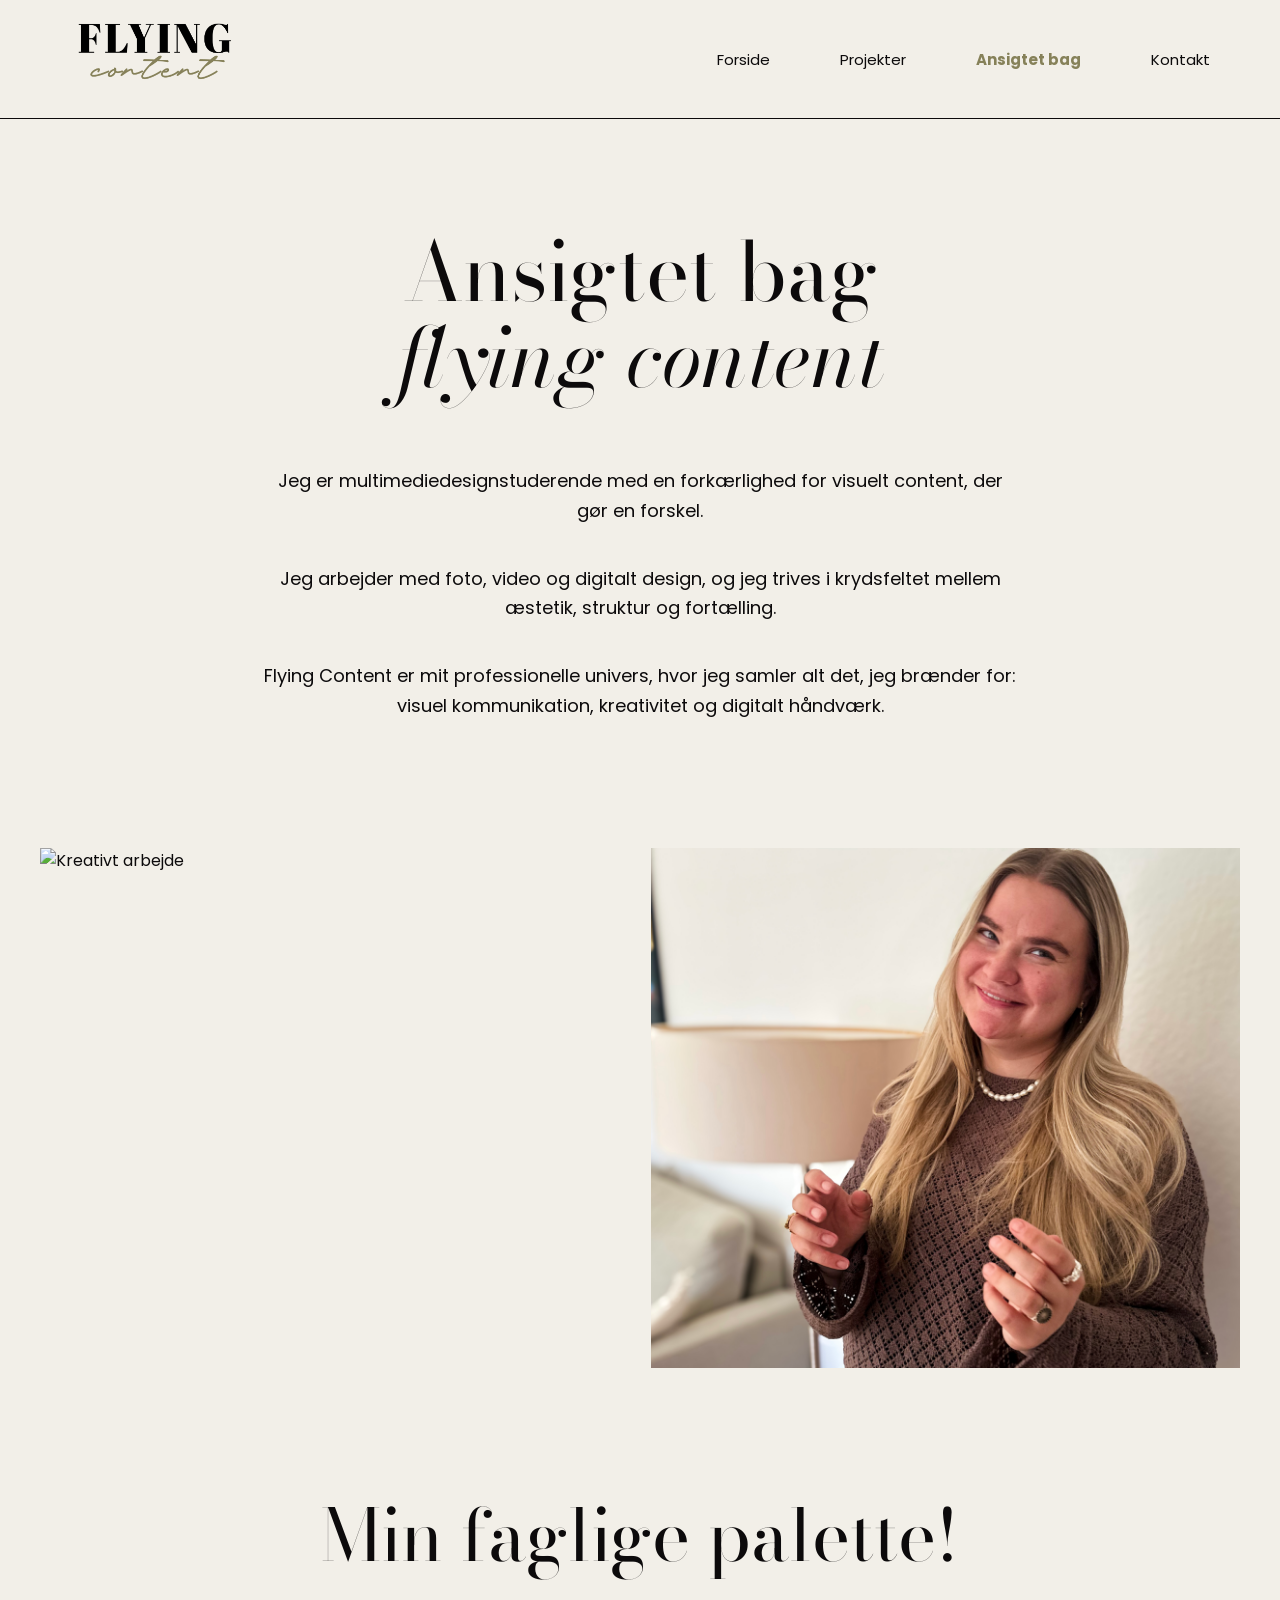
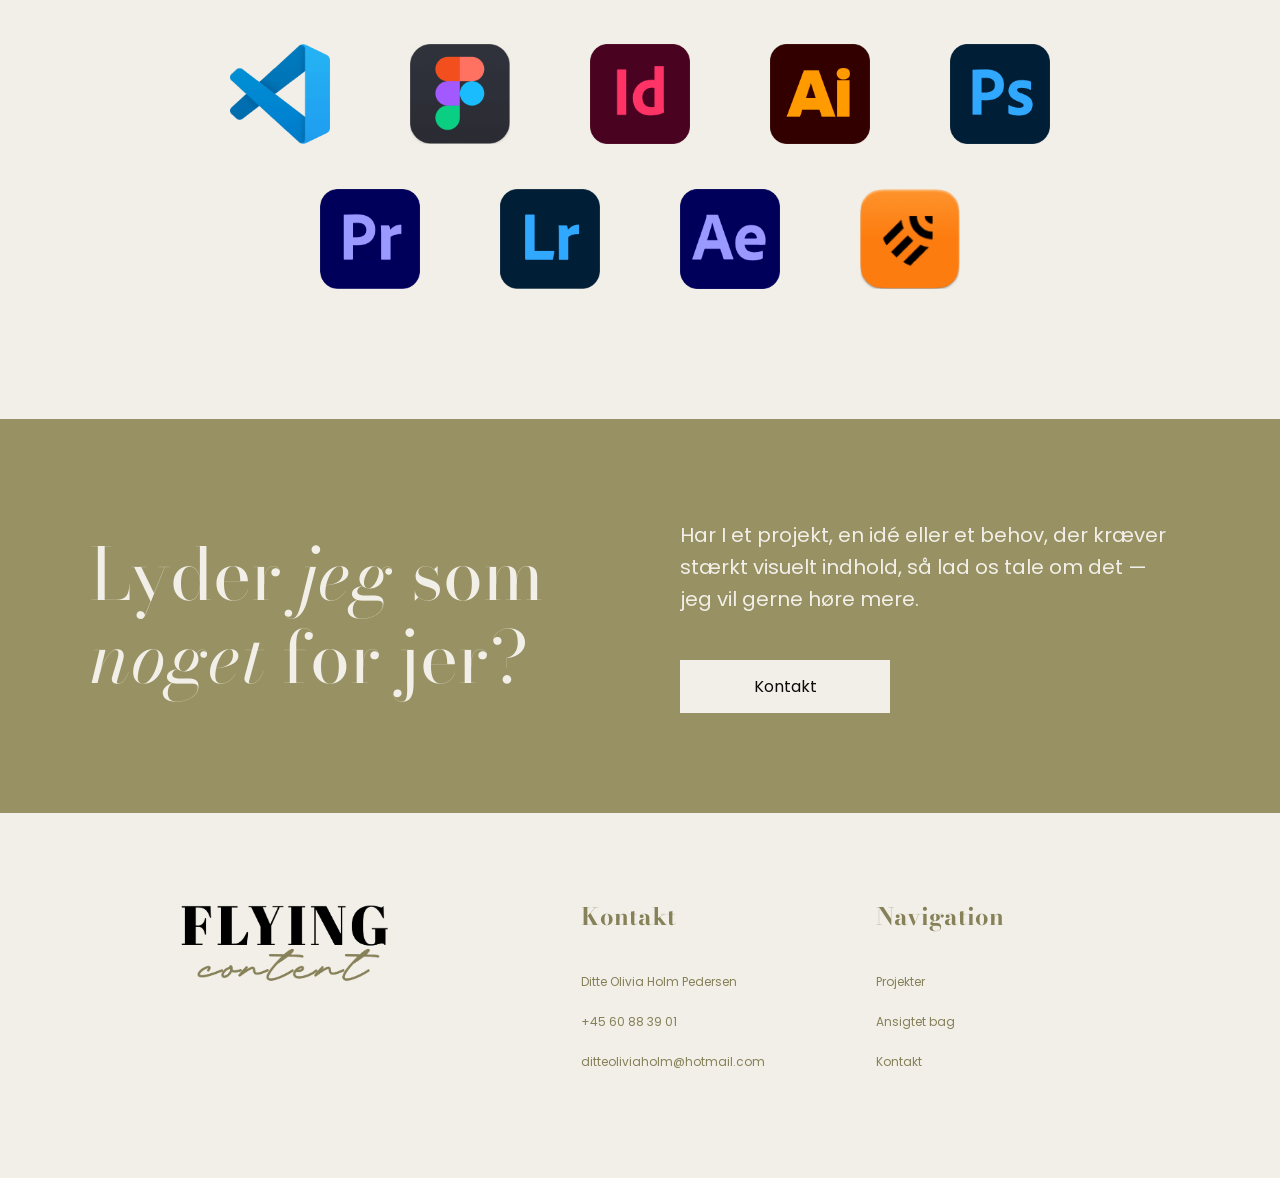
==== pages/ansigtet-bag.html @ d57ab6c7 "Upload af rigtige billeder" ====
<!DOCTYPE html>
<html lang="da">

<head>
  <meta charset="UTF-8">
  <meta name="viewport" content="width=device-width, initial-scale=1.0">
  <title>Flying Content - Ansigtet bag</title>

  <link rel="stylesheet"
    href="https://fonts.googleapis.com/css2?family=Bodoni+Moda:ital,opsz,wght@0,6..96,400..900;1,6..96,400..900&family=Poppins:wght@100;200;300;400;500;600;700&display=swap">
    <link rel="stylesheet" href="../Stylesheet/style.css">
</head>

<body>

  <!-- HEADER -->

  <header class="site-header">

    <a class="site-header__logo-link" href="index.html">
      <img class="site-header__logo" src="../images/logo.png" alt="Flying Content logo">
    </a>

    <nav class="site-header__nav">

      <a class="site-header__link" href="index.html">
        Forside
      </a>

      <a class="site-header__link" href="pages/projekter.html">
        Projekter
      </a>

      <a class="site-header__link site-header__link--active" href="pages/ansigtet-bag.html">
        Ansigtet bag
      </a>

      <a class="site-header__link" href="pages/kontakt.html">
        Kontakt
      </a>

    </nav>

<button class="site-header__menu-button" type="button" aria-label="Åbn menu" aria-expanded="false">
  <img class="site-header__menu-icon" src="../images/menu-icon.png" alt="">
</button>

  </header>

  <main>

    <section class="about-page">

      <h1 class="about-page__title">
        Ansigtet bag<br>
        <em>flying content</em>
      </h1>

      <p class="about-page__text">
        Jeg er multimediedesignstuderende med en forkærlighed for visuelt content,
        der gør en forskel.
      </p>

      <p class="about-page__text">
        Jeg arbejder med foto, video og digitalt design, og jeg trives i krydsfeltet
        mellem æstetik, struktur og fortælling.
      </p>

      <p class="about-page__text">
        Flying Content er mit professionelle univers, hvor jeg samler alt det,
        jeg brænder for: visuel kommunikation, kreativitet og digitalt håndværk.
      </p>

    </section>


    <section class="about-gallery">

      <img class="about-gallery__image" src="../images/gif-projekt.gif" alt="Kreativt arbejde">

      <img class="about-gallery__image" src="../images/ditte2.jpg" alt="Portræt af Ditte">

    </section>


    <section class="tool-palette">

      <h2 class="tool-palette__title">
        Min faglige palette!
      </h2>

      <div class="tool-palette__grid">

        <img class="tool-palette__icon" src="../images/icon-vscode.png" alt="Visual Studio Code">

        <img class="tool-palette__icon" src="../images/icon-figma.png" alt="Figma">

        <img class="tool-palette__icon" src="../images/icon-indesign.png" alt="Adobe InDesign">

        <img class="tool-palette__icon" src="../images/icon-illustrator.png" alt="Adobe Illustrator">

        <img class="tool-palette__icon" src="../images/icon-photoshop.png" alt="Adobe Photoshop">

        <img class="tool-palette__icon" src="../images/icon-premiere.png" alt="Adobe Premiere Pro">

        <img class="tool-palette__icon" src="../images/icon-lightroom.png" alt="Adobe Lightroom">

        <img class="tool-palette__icon" src="../images/icon-aftereffects.png" alt="Adobe After Effects">

        <img class="tool-palette__icon" src="../images/icon-linearity.png" alt="Linearity Curve">

      </div>

    </section>

    <!-- CTA -->

    <section class="cta-section">

      <div class="cta-section__left">

        <h2 class="cta-section__title">
          Lyder <em>jeg</em> som<br>
          <em>noget</em> for jer?
        </h2>

      </div>

      <div class="cta-section__right">

        <p class="cta-section__text">
          Har I et projekt, en idé eller et behov, der kræver stærkt visuelt indhold,
          så lad os tale om det — jeg vil gerne høre mere.
        </p>

        <a class="cta-section__button" href="kontakt.html">
          Kontakt
        </a>

      </div>

    </section>

  </main>

  <!-- FOOTER -->

  <footer class="site-footer">

    <div class="site-footer__logo-box">

      <img class="site-footer__logo" src="../images/logo.png" alt="Flying Content logo">

    </div>

    <div class="site-footer__column">

      <h3 class="site-footer__title">
        Kontakt
      </h3>

      <p class="site-footer__text">
        Ditte Olivia Holm Pedersen
      </p>

      <p class="site-footer__text">
        +45 60 88 39 01
      </p>

      <p class="site-footer__text">
        ditteoliviaholm@hotmail.com
      </p>

    </div>

    <div class="site-footer__column">

      <h3 class="site-footer__title">
        Navigation
      </h3>

      <a class="site-footer__link" href="projekter.html">
        Projekter
      </a>

      <a class="site-footer__link" href="ansigtet-bag.html">
        Ansigtet bag
      </a>

      <a class="site-footer__link" href="kontakt.html">
        Kontakt
      </a>

    </div>

  </footer>

</body>

</html>
---- Stylesheet/style.css ----
* {
  box-sizing: border-box;
  margin: 0;
  padding: 0;
}

body {
  background-color: #f2efe8;
  color: #0c0a0b;
  font-family: "Poppins", sans-serif;
}

img {
  display: block;
  width: 100%;
}

.site-header {
  display: flex;
  align-items: center;
  justify-content: space-between;
  background-color: #f2efe8;
  border-bottom: 1px solid #0c0a0b;
  padding: 18px 70px;
}

.site-header__logo {
  width: 170px;
}

.site-header__nav {
  display: flex;
  gap: 70px;
}

.site-header__link {
  color: #0c0a0b;
  font-size: 15px;
  text-decoration: none;
}

.site-header__link:hover,
.site-header__link--active {
  color: #868159;
  font-weight: 700;
}

.hero {
  display: grid;
  grid-template-columns: 37% 63%;
  min-height: 430px;
  border-bottom: 1px solid #0c0a0b;
}

.hero__image-large img {
  height: 100%;
  object-fit: cover;
}

.hero__content {
  position: relative;
  display: flex;
  align-items: center;
  gap: 60px;
  background-color: #868159;
  padding: 55px 90px 55px 240px;
}

.hero__image-small {
  position: absolute;
  left: -115px;
  width: 290px;
  border: 1px solid #0c0a0b;
}

.hero__text-box {
  max-width: 530px;
  margin-left: 0px;
}

.hero__title {
  color: #f2efe8;
  font-family: "Bodoni Moda", serif;
  font-size: 72px;
  font-weight: 400;
  letter-spacing: 1px;
  margin-bottom: 45px;
}

.hero__text {
  color: #f2efe8;
  font-size: 17px;
  line-height: 1.35;
  margin-bottom: 28px;
}

.intro {
  max-width: 760px;
  margin: 0 auto;
  padding: 65px 20px 85px;
  text-align: center;
}

.intro__title {
  font-family: "Bodoni Moda", serif;
  font-size: 68px;
  font-weight: 400;
  line-height: 1.05;
  margin-bottom: 60px;
}

.intro__title em {
  font-style: italic;
}

.intro__text {
  font-size: 17px;
  line-height: 1.5;
  margin-bottom: 28px;
}

.button,
.about-preview__button {
  display: inline-block;
  min-width: 210px;
  margin-top: 45px;
  padding: 12px 30px;
  background-color: #868159;
  color: #f2efe8;
  font-size: 15px;
  text-align: center;
  text-decoration: none;
  border: none;
}

.button:hover,
.about-preview__button:hover {
  font-weight: 700;
}

.project-preview {
  display: grid;
  grid-template-columns: repeat(4, 1fr);
  gap: 36px;
  padding: 0 70px 85px;
}

.project-preview__image {
  height: 300px;
  object-fit: cover;
}

.about-preview {
    min-height: 560px;
  display: grid;
  grid-template-columns: 1fr 1fr;
  border-top: 1px solid #0c0a0b;
  border-bottom: 1px solid #0c0a0b;
}

.about-preview__content {
  background-color: #868159;
  color: #f2efe8;
  padding: 85px 85px;
}

.about-preview__title {
  font-family: "Bodoni Moda", serif;
  font-size: 64px;
  font-weight: 400;
  margin-bottom: 65px;
}

.about-preview__title em {
  font-style: italic;
}

.about-preview__text {
  max-width: 470px;
  font-size: 17px;
  line-height: 1.45;
  margin-bottom: 35px;
}

.about-preview__button {
  background-color: #f2efe8;
  color: #0c0a0b;
}

.about-preview__image {
  height: 100%;
  width: 100%;
  min-height: 560px;
  object-fit: cover;
  object-position: center top;
}

.site-footer {
  display: grid;
  grid-template-columns: 1.5fr 1fr 1fr;
  gap: 60px;
  padding: 85px 170px;
  background-color: #f2efe8;
}

.site-footer__logo {
  width: 230px;
}

.site-footer__title {
  color: #868159;
  font-family: "Bodoni Moda", serif;
  font-size: 24px;
  margin-bottom: 38px;
}

.site-footer__text,
.site-footer__link {
  display: block;
  color: #868159;
  font-size: 12px;
  margin-bottom: 22px;
  text-decoration: none;
}

.site-footer__link:hover {
  font-weight: 700;
}

.site-header__menu-button {
  display: none;
  background: none;
  border: none;
  cursor: pointer;
}

.site-header__menu-icon {
  width: 32px;
}

.projects-hero {
  display: grid;
  grid-template-columns: 1fr 1fr;
  min-height: 360px;
  border-bottom: 1px solid #0c0a0b;
}

.projects-hero__content {
  display: flex;
  align-items: center;
  background-color: #868159;
  padding: 70px 90px;
}

.projects-hero__title {
  color: #f2efe8;
  font-family: "Bodoni Moda", serif;
  font-size: 58px;
  font-weight: 400;
  line-height: 1.15;
}

.projects-hero__title em {
  font-style: italic;
}

.projects-hero__image {
  width: 100%;
  height: 100%;
  object-fit: cover;
  object-position: center;
}

.projects-intro {
  max-width: 780px;
  margin: 0 auto;
  padding: 65px 20px 55px;
  text-align: center;
}

.projects-intro__text {
  font-size: 17px;
  line-height: 1.5;
  margin-bottom: 28px;
}

.projects-grid {
  display: grid;
  grid-template-columns: repeat(3, 1fr);
  gap: 50px 42px;
  padding: 0 65px 75px;
}

.project-card {
  border: 2px solid #868159;
  padding: 22px 22px 18px;
  text-align: center;
  transition: 0.3s ease;
}

.project-card:hover {
  transform: translateY(-6px);
}

.project-card__image-box {
  overflow: hidden;
  margin-bottom: 28px;
}

.project-card__image {
  height: 285px;
  object-fit: cover;
  transition: 0.4s ease;
}

.project-card:hover .project-card__image {
  transform: scale(1.04);
}

.project-card__title {
  font-family: "Bodoni Moda", serif;
  font-size: 29px;
  margin-bottom: 26px;
}

.project-card__text {
  min-height: 50px;
  color: #868159;
  font-size: 14px;
  font-style: italic;
  line-height: 1.35;
  margin-bottom: 18px;
}

.project-card__button {
  display: inline-block;
  min-width: 170px;
  padding: 11px 25px;
  background-color: #868159;
  color: #f2efe8;
  font-size: 15px;
  text-decoration: none;
  transition: 0.3s ease;
}

.project-card__button:hover {
  background-color: #7c7753;
  transform: translateY(-2px);
}

.projects-cta {
  display: grid;
  grid-template-columns: 1fr 1fr;
  align-items: center;
  background-color: #868159;
  padding: 75px 120px;
}

.projects-cta__title {
  color: #f2efe8;
  font-family: "Bodoni Moda", serif;
  font-size: 58px;
  font-weight: 400;
  line-height: 1.2;
}

.projects-cta__title em {
  font-style: italic;
}

.projects-cta__content {
  max-width: 520px;
  display: flex;
  flex-direction: column;
  align-items: center;
  justify-content: center;
  justify-self: center;
  text-align: center;
}

.projects-cta__text {
  color: #f2efe8;
  font-size: 18px;
  line-height: 1.35;
  margin-bottom: 30px;
}

.projects-cta__button {
  display: inline-block;
  width: 220px;
  padding: 12px 30px;
  background-color: #f2efe8;
  color: #0c0a0b;
  font-size: 15px;
  text-align: center;
  text-decoration: none;
  transition: 0.3s ease;
}

.projects-cta__button:hover {
  transform: translateY(-2px);
  font-weight: 700;
}

.about-page {
  max-width: 900px;
  margin: 0 auto;
  padding: 110px 20px 90px;
  text-align: center;
}

.about-page__title {
  margin-bottom: 65px;
  color: #0c0a0b;
  font-family: "Bodoni Moda", serif;
  font-size: 82px;
  font-weight: 400;
  line-height: 1.05;
}

.about-page__title em {
  font-style: italic;
}

.about-page__text {
  max-width: 760px;
  margin: 0 auto 38px;
  color: #0c0a0b;
  font-size: 18px;
  line-height: 1.65;
}

.about-gallery {
  display: grid;
  grid-template-columns: 1fr 1fr;
  gap: 22px;
  padding: 0 40px 110px;
}

.about-gallery__image {
  width: 100%;
  height: 520px;
  object-fit: cover;
}

.tool-palette {
  padding: 20px 40px 130px;
  text-align: center;
}

.tool-palette__title {
  margin-bottom: 70px;
  color: #0c0a0b;
  font-family: "Bodoni Moda", serif;
  font-size: 72px;
  font-weight: 400;
  line-height: 1.05;
}

.tool-palette__grid {
  display: flex;
  flex-wrap: wrap;
  justify-content: center;
  column-gap: 80px;
  row-gap: 45px;
  max-width: 850px;
  margin: 0 auto;
}

.tool-palette__icon {
  width: 100px;
  height: 100px;
  object-fit: contain;
  transition: transform 0.25s ease;
}

.tool-palette__icon:hover {
  transform: translateY(-6px);
}

.cta-section {
  display: grid;
  grid-template-columns: 1fr 1fr;
  align-items: center;
  gap: 80px;
  padding: 100px 90px;
  background-color: #979163;
}

.cta-section__title {
  color: #f2efe8;
  font-family: "Bodoni Moda", serif;
  font-size: 72px;
  font-weight: 400;
  line-height: 1.15;
}

.cta-section__title em {
  font-style: italic;
}

.cta-section__text {
  max-width: 500px;
  margin-bottom: 45px;
  color: #f2efe8;
  font-size: 20px;
  line-height: 1.6;
}

.cta-section__button {
  display: inline-block;
  min-width: 210px;
  padding: 14px 30px;
  background-color: #f2efe8;
  color: #0c0a0b;
  text-align: center;
  text-decoration: none;
  transition: 0.25s ease;
}

.cta-section__button:hover {
  transform: translateY(-4px);
}

.contact-hero {
  padding: 85px 20px 80px;
  text-align: center;
  border-bottom: 1px solid #0c0a0b;
}

.contact-hero__title {
  color: #0c0a0b;
  font-family: "Bodoni Moda", serif;
  font-size: 66px;
  font-weight: 400;
  line-height: 1.1;
}

.contact-hero__title em {
  font-style: italic;
}

.contact-section {
  display: grid;
  grid-template-columns: 1fr 1fr;
  gap: 95px;
  padding: 70px 85px 80px;
  background-color: #868159;
  color: #f2efe8;
  border-bottom: 1px solid #0c0a0b;
}

.contact-section__title,
.contact-section__question {
  font-family: "Bodoni Moda", serif;
  font-size: 40px;
  font-weight: 400;
  margin-bottom: 40px;
}

.contact-form {
  max-width: 620px;
}

.contact-form__row {
  display: grid;
  grid-template-columns: 1fr 1fr;
  gap: 22px;
}

.contact-form__input,
.contact-form__textarea {
  width: 100%;
  margin-bottom: 22px;
  padding: 15px 14px;
  background-color: transparent;
  border: 1px solid #f2efe8;
  color: #f2efe8;
  font-family: "Poppins", sans-serif;
  font-size: 15px;
  outline: none;
}

.contact-form__input::placeholder,
.contact-form__textarea::placeholder {
  color: rgba(242, 239, 232, 0.75);
}

.contact-form__input:focus,
.contact-form__textarea:focus {
  border-color: #ffffff;
  background-color: rgba(242, 239, 232, 0.08);
}

.contact-form__textarea {
  min-height: 170px;
  resize: vertical;
}

.contact-form__button {
  width: 230px;
  padding: 13px 30px;
  background-color: #f2efe8;
  border: none;
  color: #0c0a0b;
  font-family: "Poppins", sans-serif;
  font-size: 16px;
  cursor: pointer;
  transition: 0.25s ease;
}

.contact-form__button:hover {
  transform: translateY(-3px);
  font-weight: 700;
}

.contact-section__text-box {
  max-width: 520px;
  align-self: center;
}

.contact-section__text {
  font-size: 19px;
  line-height: 1.55;
  margin-bottom: 26px;
}

.contact-section__details {
  margin-top: 70px;
}

.contact-section__link {
  display: block;
  color: #f2efe8;
  font-size: 19px;
  line-height: 1.8;
  text-decoration: none;
}

.contact-section__link:hover {
  font-weight: 700;
}

.project-detail-hero {
  display: grid;
  grid-template-columns: 1fr 1fr;
  border-bottom: 1px solid #0c0a0b;
}

.project-detail-hero__content {
  display: flex;
  align-items: center;
  background-color: #868159;
  padding: 70px 90px;
}

.project-detail-hero__title {
  color: #f2efe8;
  font-family: "Bodoni Moda", serif;
  font-size: 62px;
  font-weight: 400;
  line-height: 1.1;
}

.project-detail-hero__image {
  width: 100%;
  height: 320px;
  object-fit: cover;
  object-position: center;
}

.project-detail-intro {
  max-width: 980px;
  margin: 0 auto;
  padding: 85px 25px 65px;
  text-align: center;
}

.project-detail-intro__title {
  margin-bottom: 70px;
  color: #0c0a0b;
  font-family: "Bodoni Moda", serif;
  font-size: 38px;
  font-weight: 400;
  line-height: 1.2;
}

.project-detail-intro__title em {
  font-style: italic;
}

.project-detail-intro__text {
  max-width: 850px;
  margin: 0 auto;
  color: #0c0a0b;
  font-size: 16px;
  line-height: 1.55;
}

.project-detail-gallery {
  display: grid;
  grid-template-columns: repeat(4, 1fr);
  gap: 18px;
  padding: 0 35px 70px;
}

.project-detail-gallery__image {
  width: 100%;
  height: 285px;
  object-fit: cover;
}

.project-detail-skills {
  padding: 0 25px 65px;
  text-align: center;
}

.project-detail-skills__title {
  margin-bottom: 35px;
  color: #0c0a0b;
  font-family: "Bodoni Moda", serif;
  font-size: 34px;
  font-weight: 400;
}

.project-detail-skills__title em {
  font-style: italic;
}

.project-detail-skills__text {
  color: #0c0a0b;
  font-size: 15px;
  line-height: 1.6;
}

.project-detail-skills__text span {
  margin: 0 10px;
}

.project-detail-showcase {
  display: flex;
  justify-content: center;
  padding: 0 40px 110px;
}

.project-detail-showcase__image {
  width: 100%;
  max-width: 760px;
  object-fit: contain;
}

.project-detail-skills {
  padding: 20px 20px 90px;
  text-align: center;
}

.project-detail-skills__title {
  margin-bottom: 35px;
  color: #0c0a0b;
  font-family: "Bodoni Moda", serif;
  font-size: 34px;
  font-weight: 400;
}

.project-detail-skills__title em {
  font-style: italic;
}

.project-detail-skills__text {
  color: #0c0a0b;
  font-size: 15px;
  line-height: 1.6;
}

.project-detail-skills__text span {
  margin: 0 10px;
}

.project-detail-showcase {
  display: flex;
  justify-content: center;
  padding: 0 40px 110px;
  margin-top: 100px;
  margin-bottom: 140px;
}

.project-detail-showcase__image {
  width: 100%;
  max-width: 760px;
  object-fit: contain;
}

.project-detail-hero__title em {
  font-style: italic;
}

.project-detail-single-image {
  display: flex;
  justify-content: center;
  padding: 0 90px 90px;
}

.project-detail-single-image__image {
  width: 100%;
  max-width: 980px;
  object-fit: contain;
}

.project-detail-gallery--three {
  grid-template-columns: repeat(3, 1fr);
  padding: 0 65px 110px;
}

.project-detail-gallery--three .project-detail-gallery__image {
  height: 360px;
  object-fit: cover;
}

.some-case-intro {
  max-width: 900px;
  margin: 0 auto;
  padding: 90px 25px 60px;
  text-align: center;
}

.some-case-intro__title {
  margin-bottom: 70px;
  color: #0c0a0b;
  font-family: "Bodoni Moda", serif;
  font-size: 36px;
  font-weight: 400;
  line-height: 1.2;
}

.some-case-intro__title em {
  font-style: italic;
}

.some-case-intro__text {
  max-width: 820px;
  margin: 0 auto 32px;
  color: #0c0a0b;
  font-size: 15px;
  line-height: 1.55;
}

.some-case-section {
  padding: 50px 70px 80px;
  text-align: center;
}

.some-case-section__title {
  margin-bottom: 70px;
  color: #0c0a0b;
  font-family: "Bodoni Moda", serif;
  font-size: 34px;
  font-weight: 400;
}

.some-case-section__title em {
  font-style: italic;
}

.some-case-grid {
  display: grid;
  grid-template-columns: repeat(4, 1fr);
  gap: 80px;
  align-items: start;
  max-width: 1100px;
  margin: 0 auto;
}

.some-case-grid__image {
  width: 100%;
  height: auto;
  object-fit: contain;
}

.some-case-skills {
  padding: 55px 25px 120px;
  margin-top: 0;
}

.product-case-intro {
  max-width: 930px;
  margin: 0 auto;
  padding: 90px 25px 70px;
  text-align: center;
}

.product-case-intro__title {
  margin-bottom: 70px;
  color: #0c0a0b;
  font-family: "Bodoni Moda", serif;
  font-size: 36px;
  font-weight: 400;
  line-height: 1.25;
}

.product-case-intro__title em {
  font-style: italic;
}

.product-case-intro__text {
  max-width: 820px;
  margin: 0 auto 32px;
  color: #0c0a0b;
  font-size: 15px;
  line-height: 1.55;
}

.product-case-gallery {
  display: grid;
  grid-template-columns: repeat(3, 1fr);
  gap: 70px;
  padding: 0 90px 100px;
}

.product-case-gallery__image {
  width: 100%;
  height: 440px;
  object-fit: cover;
}

.product-case-skills {
  padding: 0 25px 120px;
  margin-top: 0;
}

/* ------------------------- */
/* PROJEKT 5 */
/* ------------------------- */

.illustrator-project-intro {
  max-width: 980px;
  margin: 0 auto;
  padding: 90px 25px 70px;
  text-align: center;
}

.illustrator-project-intro__title {
  margin-bottom: 60px;

  color: #0c0a0b;
  font-family: "Bodoni Moda", serif;
  font-size: 36px;
  font-weight: 400;
  line-height: 1.3;
}

.illustrator-project-intro__title em {
  font-style: italic;
}

.illustrator-project-intro__text {
  max-width: 900px;
  margin: 0 auto 28px;

  color: #0c0a0b;
  font-size: 15px;
  line-height: 1.7;
}

.illustrator-project-gallery {
  display: grid;
  grid-template-columns: repeat(3, 1fr);
  gap: 28px;

  padding: 0 35px 95px;
}

.illustrator-project-gallery__image {
  width: 100%;
  height: 320px;

  object-fit: cover;
}

.illustrator-project-skills {
  padding-bottom: 120px;
}

.linkedin-banner-intro {
  max-width: 930px;
  margin: 0 auto;
  padding: 90px 25px 70px;
  text-align: center;
}

.linkedin-banner-intro__title {
  margin-bottom: 70px;
  color: #0c0a0b;
  font-family: "Bodoni Moda", serif;
  font-size: 36px;
  font-weight: 400;
  line-height: 1.25;
}

.linkedin-banner-intro__title em {
  font-style: italic;
}

.linkedin-banner-intro__text {
  max-width: 820px;
  margin: 0 auto 32px;
  color: #0c0a0b;
  font-size: 15px;
  line-height: 1.55;
}

.linkedin-banner-showcase {
  display: flex;
  justify-content: center;
  padding: 0 55px 95px;
}

.linkedin-banner-showcase__image {
  width: 100%;
  max-width: 1300px;
  object-fit: contain;
}

.linkedin-banner-skills {
  padding: 0 25px 120px;
  margin-top: 0;
}

@media (max-width: 700px) {

  .linkedin-banner-intro {
    padding: 65px 25px 50px;
  }

  .linkedin-banner-intro__title {
    font-size: 30px;
    margin-bottom: 45px;
  }

  .linkedin-banner-intro__text {
    font-size: 14px;
  }

  .linkedin-banner-showcase {
    padding: 0 25px 70px;
  }

  .linkedin-banner-skills {
    padding: 0 25px 80px;
  }

}

@media (max-width: 700px) {

  .illustrator-project-intro {
    padding: 65px 25px 50px;
  }

  .illustrator-project-intro__title {
    margin-bottom: 40px;
    font-size: 30px;
  }

  .illustrator-project-intro__text {
    font-size: 14px;
    line-height: 1.6;
  }

  .illustrator-project-gallery {
    grid-template-columns: 1fr;
    gap: 22px;

    padding: 0 25px 70px;
  }

  .illustrator-project-gallery__image {
    height: auto;
  }

  .illustrator-project-skills {
    padding-bottom: 90px;
  }

}

@media (max-width: 700px) {

  .product-case-intro {
    padding: 65px 25px 50px;
  }

  .product-case-intro__title {
    font-size: 30px;
    margin-bottom: 45px;
  }

  .product-case-intro__text {
    font-size: 14px;
  }

  .product-case-gallery {
    grid-template-columns: 1fr;
    gap: 28px;
    padding: 0 25px 70px;
  }

  .product-case-gallery__image {
    height: auto;
  }

  .product-case-skills {
    padding: 0 25px 80px;
  }

}

@media (max-width: 700px) {

  .some-case-intro {
    padding: 65px 25px 45px;
  }

  .some-case-intro__title {
    font-size: 30px;
    margin-bottom: 45px;
  }

  .some-case-intro__text {
    font-size: 14px;
  }

  .some-case-section {
    padding: 45px 30px 60px;
  }

  .some-case-section__title {
    font-size: 30px;
    margin-bottom: 45px;
  }

  .some-case-grid {
    grid-template-columns: repeat(2, 1fr);
    gap: 35px 25px;
  }

  .some-case-skills {
    padding: 45px 25px 80px;
  }

}

@media (max-width: 700px) {

  .project-detail-single-image {
    padding: 0 25px 65px;
  }

  .project-detail-gallery--three {
    grid-template-columns: 1fr;
    padding: 0 25px 75px;
  }

  .project-detail-gallery--three .project-detail-gallery__image {
    height: auto;
  }

}

@media (max-width: 700px) {

  .site-header {
    flex-direction: row;
    justify-content: space-between;
    align-items: center;
    padding: 20px 25px;
  }

  .site-header__logo {
    width: 140px;
  }

  .site-header__nav {
    display: none;
  }

  .site-header__menu-button {
    display: block;
  }

  .site-header__menu-icon {
    width: 38px;
  }

  .hero {
    grid-template-columns: 1fr;
  }

  .hero__image-large img {
    height: 420px;
  }

  .hero__content {
    padding: 60px 30px;
  }

  .hero__image-small {
    display: none;
  }

  .hero__title {
    font-size: 64px;
    line-height: 0.95;
    margin-bottom: 30px;
  }

  .hero__text {
    font-size: 16px;
  }

  .intro {
    padding: 60px 25px;
  }

  .intro__title {
    font-size: 58px;
  }

  .intro__text {
    font-size: 15px;
  }

  .project-preview {
    grid-template-columns: 1fr;
    padding: 0 25px 60px;
  }

  .project-preview__image {
    height: 350px;
  }

  .about-preview {
    grid-template-columns: 1fr;
  }

  .about-preview__content {
    padding: 60px 30px;
  }

  .about-preview__title {
    font-size: 52px;
  }

  .about-preview__image {
    min-height: 420px;
  }

  .site-footer {
    grid-template-columns: 1fr;
    gap: 40px;
    padding: 60px 30px;
    text-align: center;
  }

  .site-footer__logo {
    width: 180px;
    margin: 0 auto;
  }
}

@media (max-width: 900px) {
  .site-header__nav {
    display: none;
    position: absolute;
    top: 100%;
    left: 0;
    width: 100%;
    background-color: #f2efe8;
    border-bottom: 1px solid #0c0a0b;
    padding: 30px;
    flex-direction: column;
    gap: 25px;
    text-align: center;
  }

  .site-header {
    position: relative;
  }

  .site-header__nav--open {
    display: flex;
  }

  .projects-hero {
  grid-template-columns: 1fr;
}

.projects-hero__content {
  padding: 60px 30px;
}

.projects-hero__title {
  font-size: 46px;
}

.projects-hero__image {
  height: 300px;
}

.projects-intro {
  padding: 55px 25px 45px;
}

.projects-intro__text {
  font-size: 15px;
}

.projects-grid {
  grid-template-columns: 1fr;
  gap: 35px;
  padding: 0 25px 60px;
}

.project-card__image {
  height: 300px;
}

.projects-cta {
  grid-template-columns: 1fr;
  gap: 35px;
  padding: 60px 30px;
  text-align: center;
}

.projects-cta__title {
  font-size: 46px;
}

.projects-cta__text {
  font-size: 16px;
}
}
@media (max-width: 900px) {

  .about-page {
    padding: 80px 25px;
  }

  .about-page__title {
    font-size: 58px;
    margin-bottom: 45px;
  }

  .about-gallery {
    grid-template-columns: 1fr;
    padding: 0 25px 80px;
  }

  .about-gallery__image {
    height: 420px;
  }

  .tool-palette {
    padding: 80px 25px;
  }

  .tool-palette__title {
    font-size: 52px;
    margin-bottom: 55px;
  }

  .tool-palette__grid {
    grid-template-columns: repeat(3, 1fr);
    gap: 30px 22px;
  }

  .tool-palette__icon {
    max-width: 75px;
  }

  .cta-section {
    grid-template-columns: 1fr;
    text-align: center;
    padding: 80px 30px;
  }

  .cta-section__title {
    font-size: 52px;
  }

  .cta-section__text {
    margin: 0 auto 35px;
  }

}

@media (max-width: 550px) {

  .about-page__title {
    font-size: 44px;
  }

  .about-page__text {
    font-size: 16px;
    line-height: 1.6;
  }

  .about-gallery__image {
    height: 300px;
  }

  .tool-palette__title {
    font-size: 44px;
  }

  .tool-palette__grid {
    grid-template-columns: repeat(2, 1fr);
    gap: 24px;
  }

  .tool-palette__icon {
    max-width: 68px;
  }

  .cta-section__title {
    font-size: 42px;
  }

  .cta-section__text {
    font-size: 17px;
  }

  .contact-hero {
  padding: 65px 25px 60px;
}

.contact-hero__title {
  font-size: 48px;
}

.contact-section {
  grid-template-columns: 1fr;
  gap: 55px;
  padding: 60px 30px;
}

.contact-form__row {
  grid-template-columns: 1fr;
  gap: 0;
}

.contact-section__title,
.contact-section__question {
  font-size: 36px;
}

.contact-section__text {
  font-size: 16px;
}

.contact-section__details {
  margin-top: 45px;
}

.contact-form__button {
  width: 100%;
}

.project-detail-hero {
  grid-template-columns: 1fr;
}

.project-detail-hero__content {
  padding: 60px 30px;
}

.project-detail-hero__title {
  font-size: 48px;
}

.project-detail-hero__image {
  height: 280px;
}

.project-detail-intro {
  padding: 65px 25px 50px;
}

.project-detail-intro__title {
  font-size: 30px;
  margin-bottom: 45px;
}

.project-detail-intro__text {
  font-size: 15px;
}

.project-detail-gallery {
  grid-template-columns: 1fr;
  gap: 20px;
  padding: 0 25px 55px;
}

.project-detail-gallery__image {
  height: auto;
}

.project-detail-skills {
  padding: 0 25px 55px;
}

.project-detail-skills__title {
  font-size: 30px;
}

.project-detail-skills__text span {
  margin: 0 6px;
}

.project-detail-showcase {
  padding: 0 25px 80px;
}

}
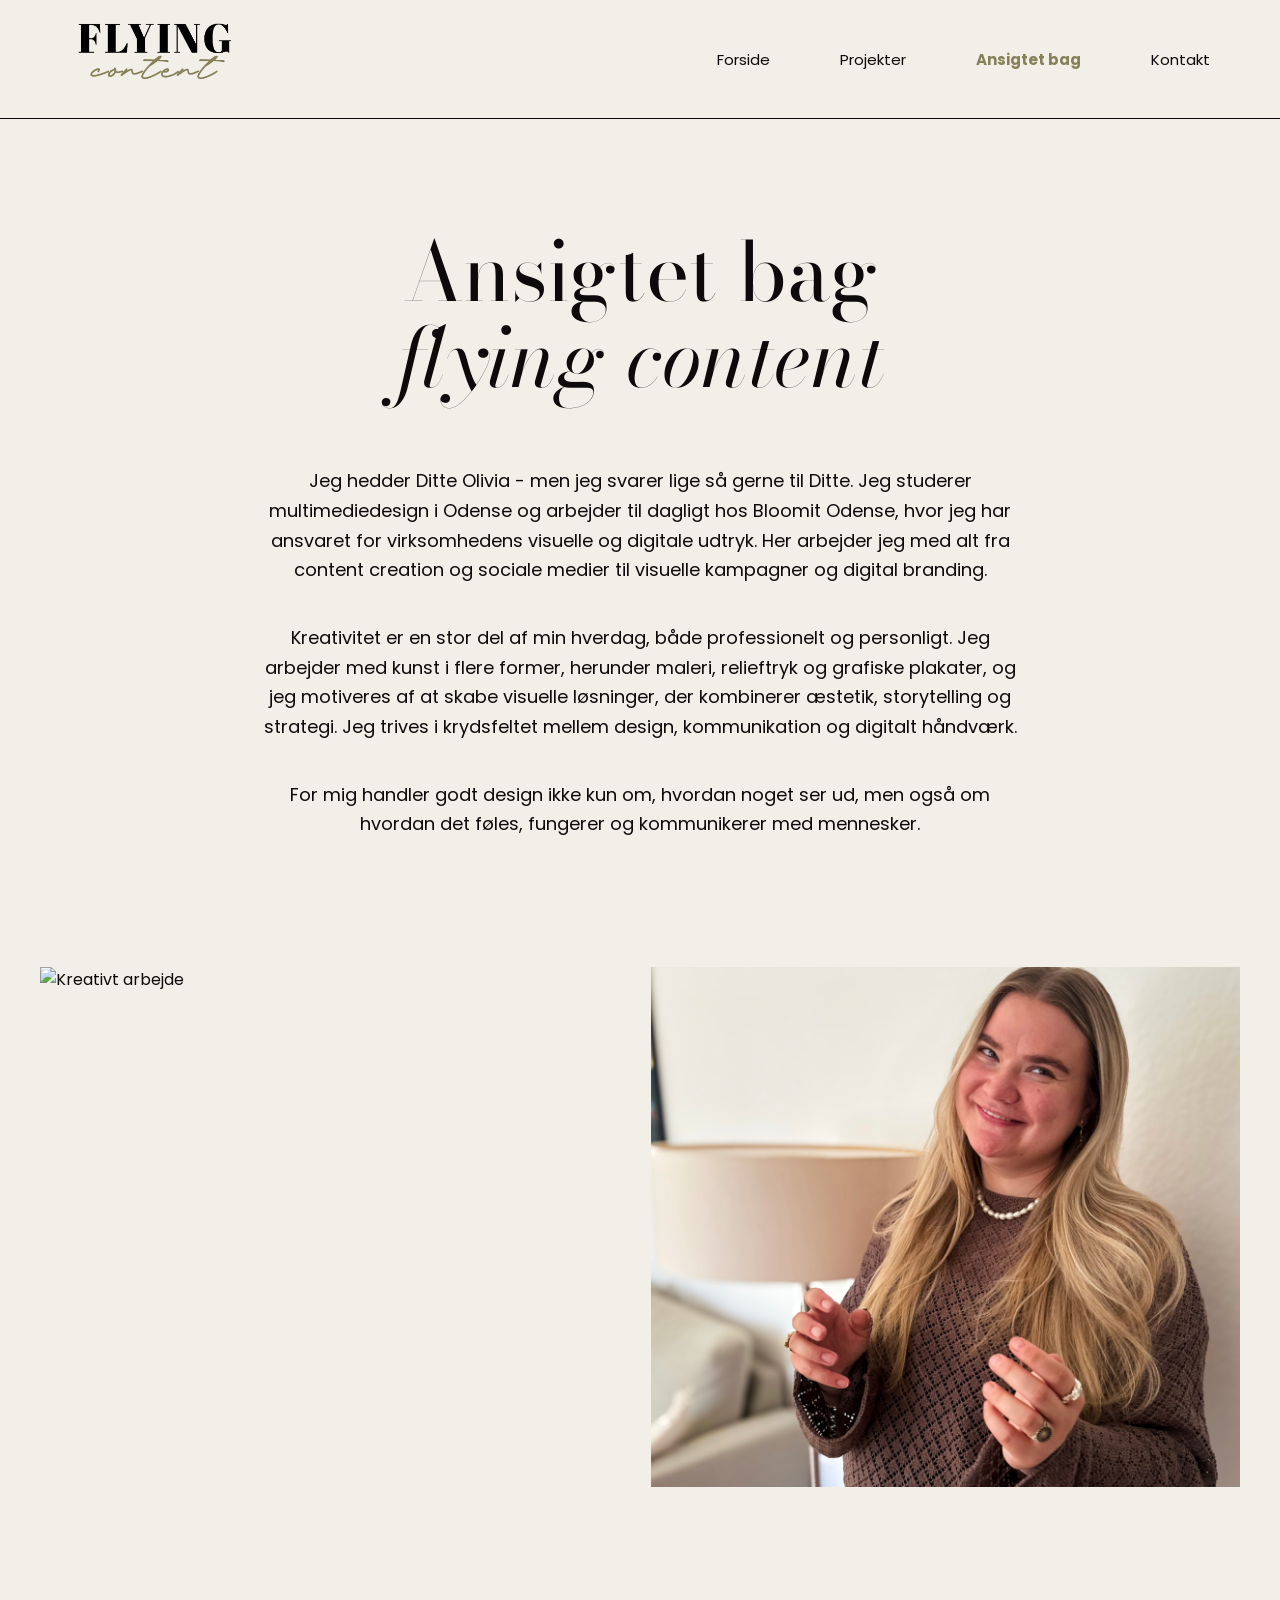
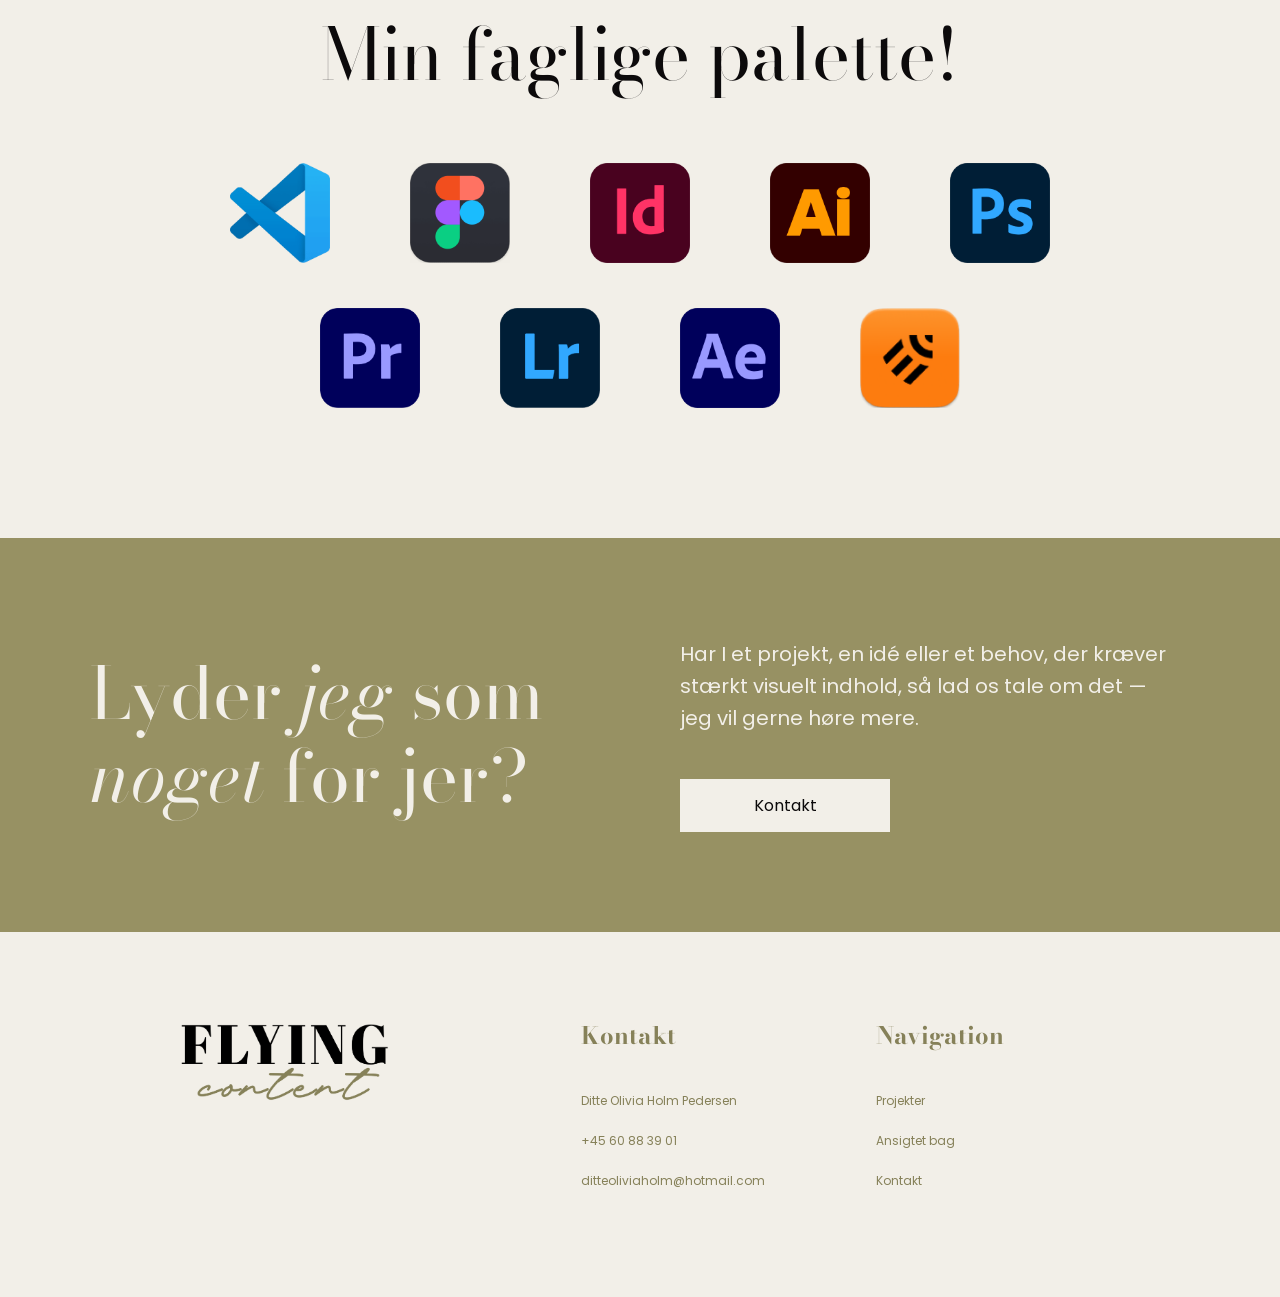
==== commit 07b1712c: "Rettelse af om mig tekst" ====
--- a/pages/ansigtet-bag.html
+++ b/pages/ansigtet-bag.html
@@ -57,18 +57,19 @@
       </h1>
 
       <p class="about-page__text">
-        Jeg er multimediedesignstuderende med en forkærlighed for visuelt content,
-        der gør en forskel.
+        Jeg hedder Ditte Olivia - men jeg svarer lige så gerne til Ditte. Jeg studerer multimediedesign i Odense og arbejder til dagligt hos 
+        Bloomit Odense, hvor jeg har ansvaret for virksomhedens visuelle og digitale udtryk. Her arbejder jeg med alt fra content creation og
+        sociale medier til visuelle kampagner og digital branding. 
       </p>
 
       <p class="about-page__text">
-        Jeg arbejder med foto, video og digitalt design, og jeg trives i krydsfeltet
-        mellem æstetik, struktur og fortælling.
+        Kreativitet er en stor del af min hverdag, både professionelt og personligt. Jeg arbejder med kunst i flere former, herunder maleri, relieftryk og 
+        grafiske plakater, og jeg motiveres af at skabe visuelle løsninger, der kombinerer æstetik, storytelling og strategi. Jeg trives i krydsfeltet 
+        mellem design, kommunikation og digitalt håndværk.
       </p>
 
       <p class="about-page__text">
-        Flying Content er mit professionelle univers, hvor jeg samler alt det,
-        jeg brænder for: visuel kommunikation, kreativitet og digitalt håndværk.
+        For mig handler godt design ikke kun om, hvordan noget ser ud, men også om hvordan det føles, fungerer og kommunikerer med mennesker.
       </p>
 
     </section>
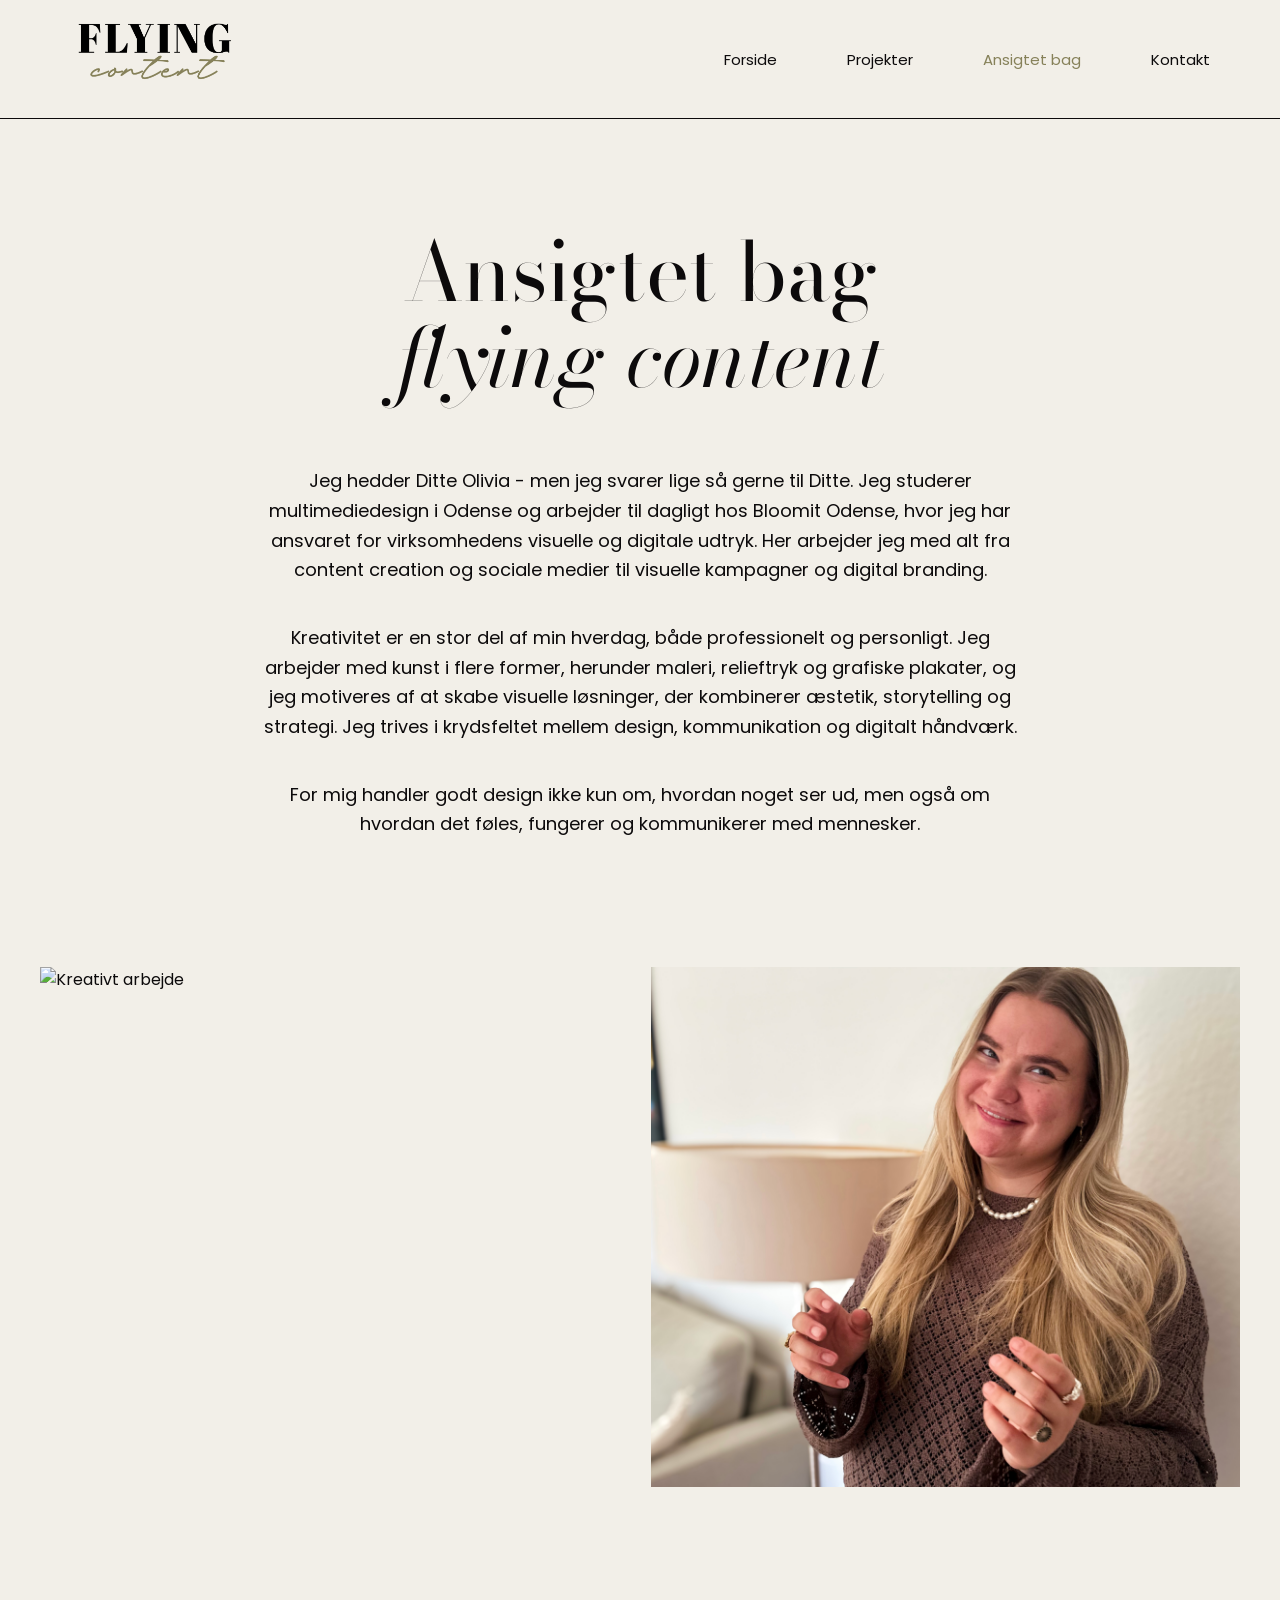
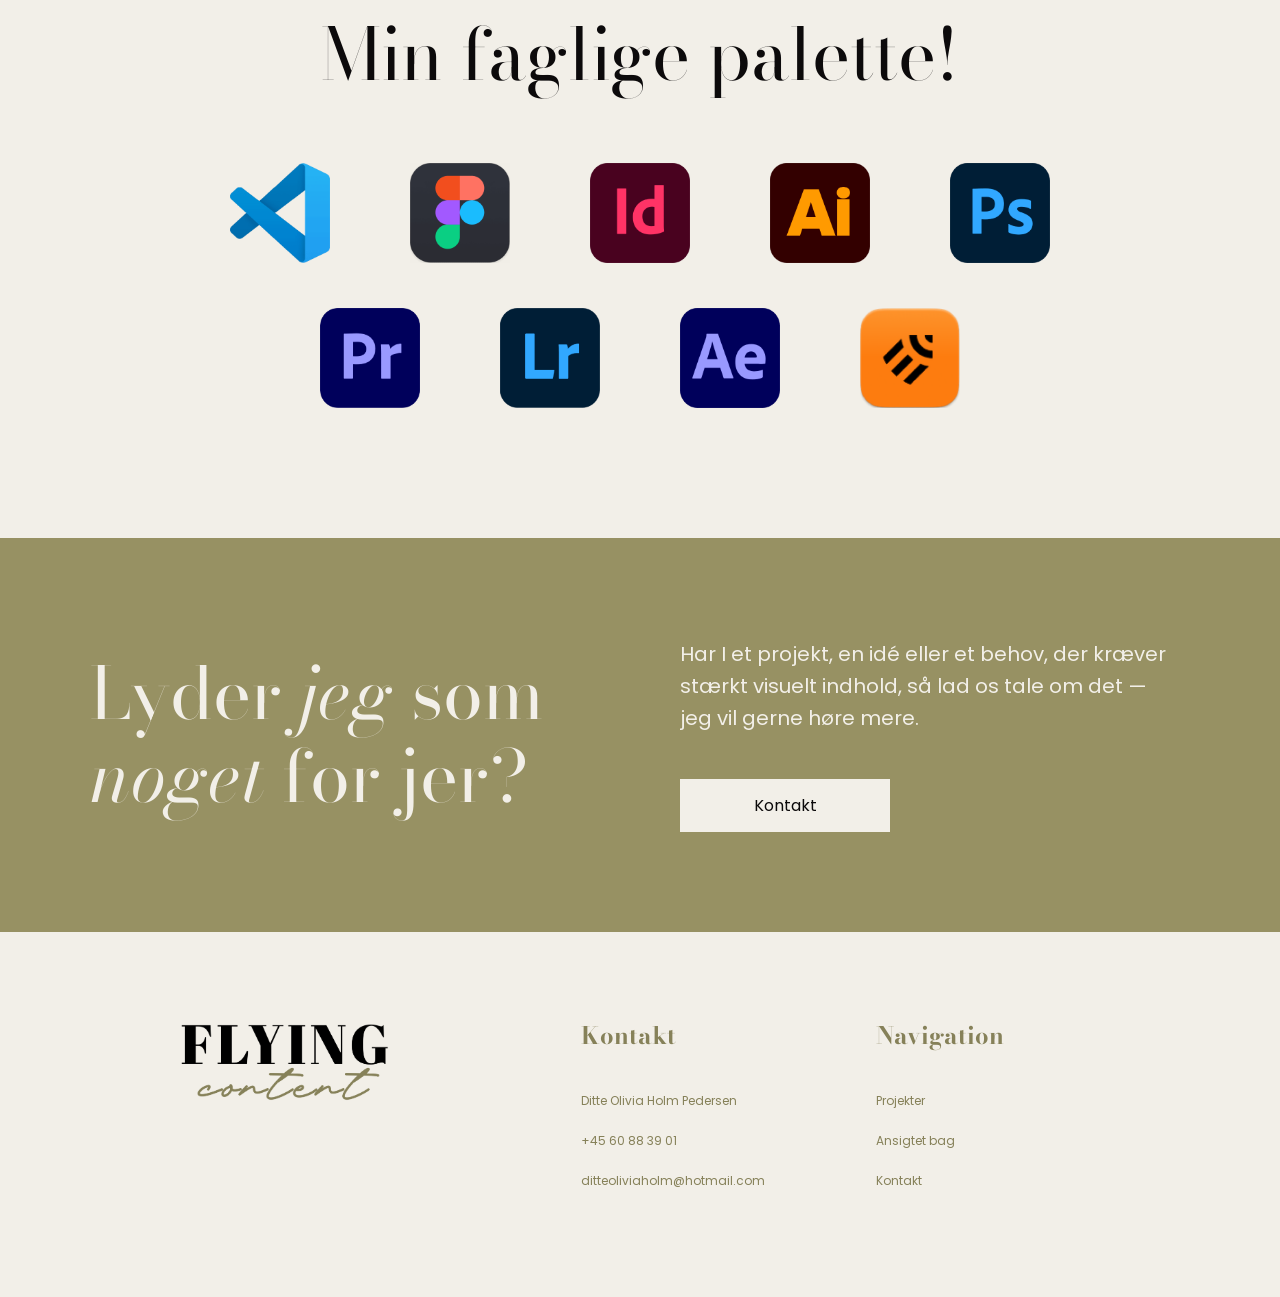
==== commit 7816beb3: "Footerlink Jeg ønskede klikbar footer, hvor der er mulighed for at trykke på nummer og mail" ====
--- a/pages/ansigtet-bag.html
+++ b/pages/ansigtet-bag.html
@@ -5,6 +5,7 @@
   <meta charset="UTF-8">
   <meta name="viewport" content="width=device-width, initial-scale=1.0">
   <title>Flying Content - Ansigtet bag</title>
+  <link rel="icon" type="image/png" href="../images/favicon.png">
 
   <link rel="stylesheet"
     href="https://fonts.googleapis.com/css2?family=Bodoni+Moda:ital,opsz,wght@0,6..96,400..900;1,6..96,400..900&family=Poppins:wght@100;200;300;400;500;600;700&display=swap">
@@ -15,37 +16,37 @@
 
   <!-- HEADER -->
 
-  <header class="site-header">
+<header class="site-header">
 
-    <a class="site-header__logo-link" href="index.html">
-      <img class="site-header__logo" src="../images/logo.png" alt="Flying Content logo">
+  <a class="site-header__logo-link" href="../index.html">
+    <img class="site-header__logo" src="../images/logo.png" alt="Flying Content logo">
+  </a>
+
+  <nav class="site-header__nav">
+
+    <a class="site-header__link" href="../index.html">
+      Forside
     </a>
 
-    <nav class="site-header__nav">
+    <a class="site-header__link" href="projekter.html">
+      Projekter
+    </a>
 
-      <a class="site-header__link" href="index.html">
-        Forside
-      </a>
+    <a class="site-header__link site-header__link--active" href="ansigtet-bag.html">
+      Ansigtet bag
+    </a>
 
-      <a class="site-header__link" href="pages/projekter.html">
-        Projekter
-      </a>
+    <a class="site-header__link" href="kontakt.html">
+      Kontakt
+    </a>
 
-      <a class="site-header__link site-header__link--active" href="pages/ansigtet-bag.html">
-        Ansigtet bag
-      </a>
-
-      <a class="site-header__link" href="pages/kontakt.html">
-        Kontakt
-      </a>
-
-    </nav>
+  </nav>
 
 <button class="site-header__menu-button" type="button" aria-label="Åbn menu" aria-expanded="false">
   <img class="site-header__menu-icon" src="../images/menu-icon.png" alt="">
 </button>
 
-  </header>
+</header>
 
   <main>
 
@@ -164,13 +165,8 @@
         Ditte Olivia Holm Pedersen
       </p>
 
-      <p class="site-footer__text">
-        +45 60 88 39 01
-      </p>
-
-      <p class="site-footer__text">
-        ditteoliviaholm@hotmail.com
-      </p>
+    <a class="site-footer__link" href="tel:+4560883901">+45 60 88 39 01</a>
+    <a class="site-footer__link" href="mailto:ditteoliviaholm@hotmail.com">ditteoliviaholm@hotmail.com</a>
 
     </div>
 
--- a/Stylesheet/style.css
+++ b/Stylesheet/style.css
@@ -36,13 +36,14 @@
 .site-header__link {
   color: #0c0a0b;
   font-size: 15px;
+  font-weight: 400;
   text-decoration: none;
 }
 
 .site-header__link:hover,
 .site-header__link--active {
   color: #868159;
-  font-weight: 700;
+  font-weight: 400;
 }
 
 .hero {
@@ -84,7 +85,9 @@
   font-size: 72px;
   font-weight: 400;
   letter-spacing: 1px;
+  line-height: 0.95;
   margin-bottom: 45px;
+  overflow-wrap: break-word;
 }
 
 .hero__text {
@@ -286,7 +289,7 @@
 
 .projects-grid {
   display: grid;
-  grid-template-columns: repeat(3, 1fr);
+  grid-template-columns: repeat(auto-fit, minmax(320px, 1fr));
   gap: 50px 42px;
   padding: 0 65px 75px;
 }
@@ -1025,6 +1028,72 @@
   margin-top: 0;
 }
 
+html,
+body {
+  max-width: 100%;
+  overflow-x: hidden;
+}
+
+@media (max-width: 1100px) {
+  .site-footer {
+    grid-template-columns: 1fr;
+    gap: 45px;
+    padding: 60px 30px;
+    text-align: center;
+  }
+
+  .site-footer__logo {
+    width: 180px;
+    margin: 0 auto;
+  }
+
+  .hero {
+    grid-template-columns: 1fr;
+  }
+
+  .hero__content {
+    padding: 60px 30px;
+  }
+
+  .hero__image-small {
+    display: none;
+  }
+
+  .hero__title {
+    font-size: 58px;
+    line-height: 0.95;
+  }
+}
+
+
+@media (max-width: 1100px) {
+
+  .hero {
+    grid-template-columns: 1fr;
+  }
+
+  .hero__image-large img {
+    height: 420px;
+  }
+
+  .hero__content {
+    padding: 70px 40px;
+  }
+
+  .hero__image-small {
+    display: none;
+  }
+
+  .hero__text-box {
+    max-width: 680px;
+  }
+
+  .hero__title {
+    font-size: 58px;
+  }
+
+}
+
 @media (max-width: 700px) {
 
   .linkedin-banner-intro {
@@ -1268,6 +1337,18 @@
 }
 
 @media (max-width: 900px) {
+  .site-header {
+    position: relative;
+  }
+
+  .site-header__menu-button {
+    display: block;
+  }
+
+  .site-header__menu-icon {
+    width: 38px;
+  }
+
   .site-header__nav {
     display: none;
     position: absolute;
@@ -1282,10 +1363,6 @@
     text-align: center;
   }
 
-  .site-header {
-    position: relative;
-  }
-
   .site-header__nav--open {
     display: flex;
   }
